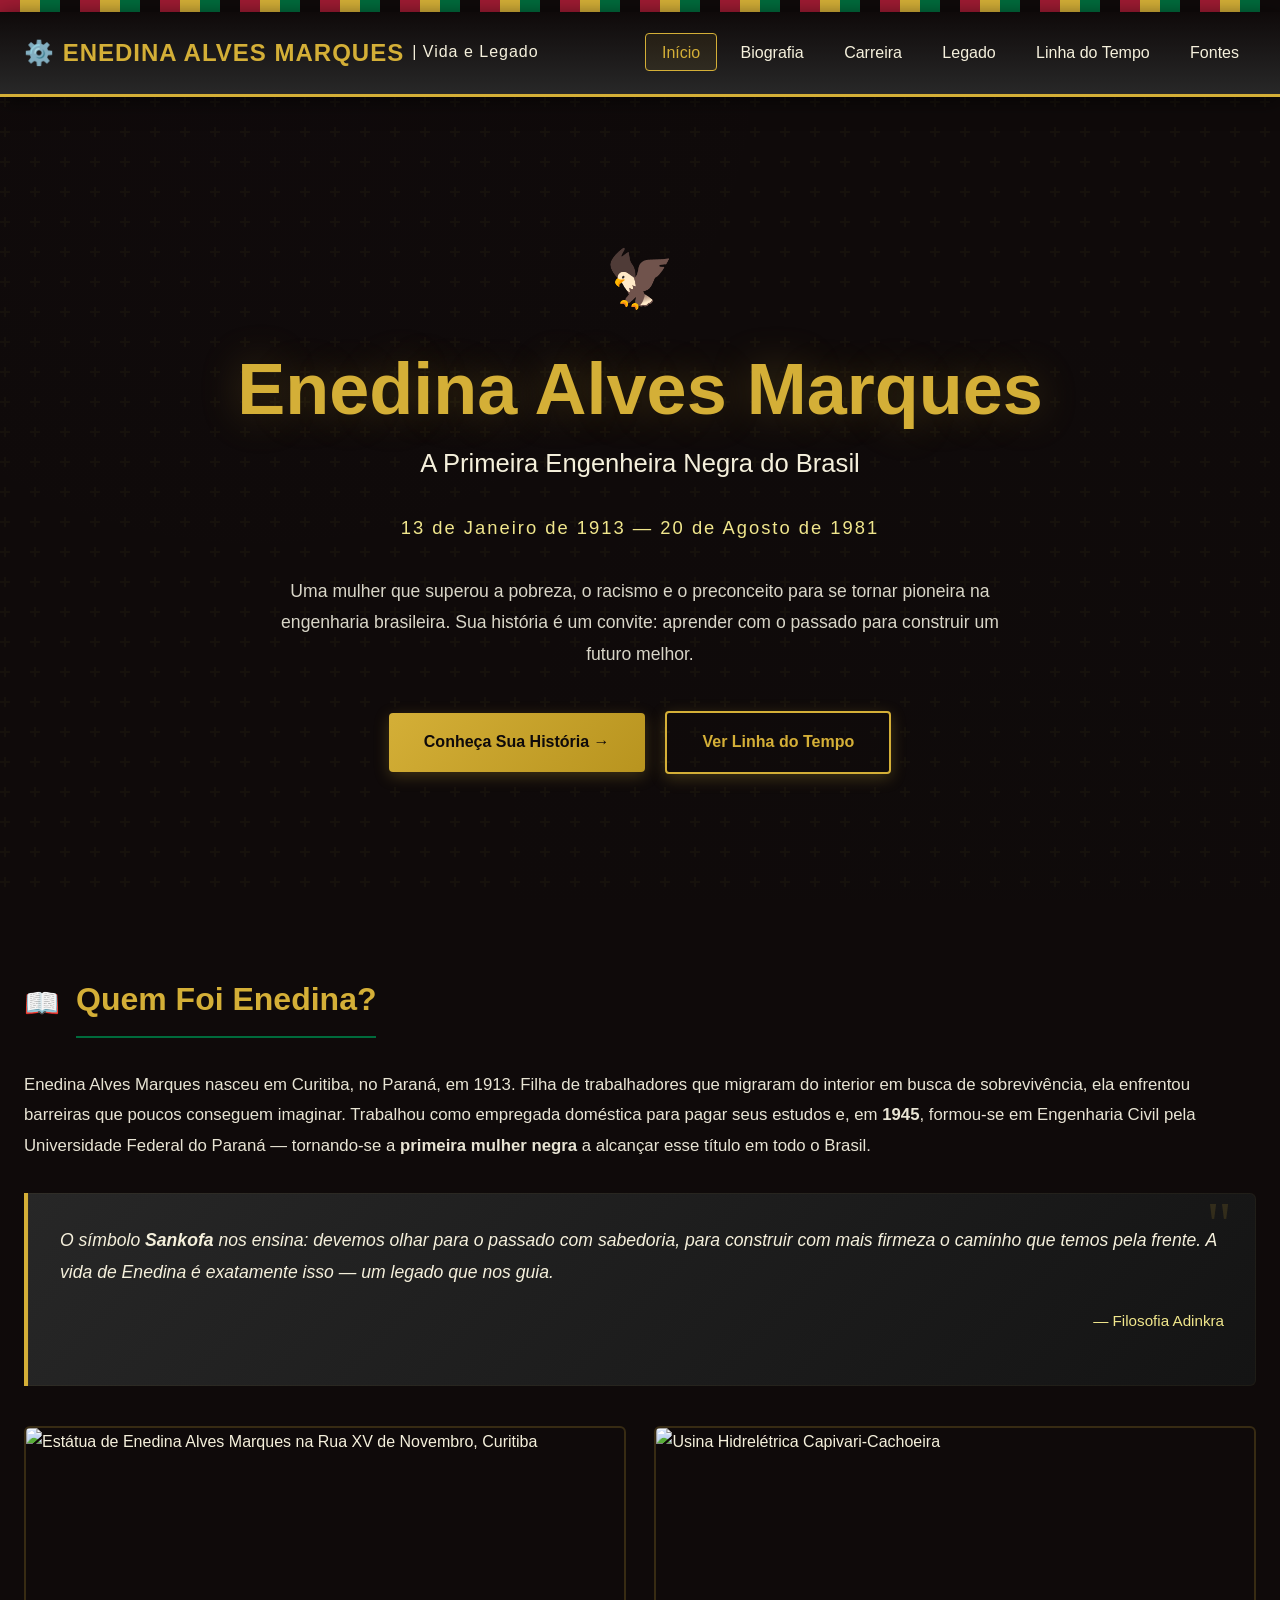
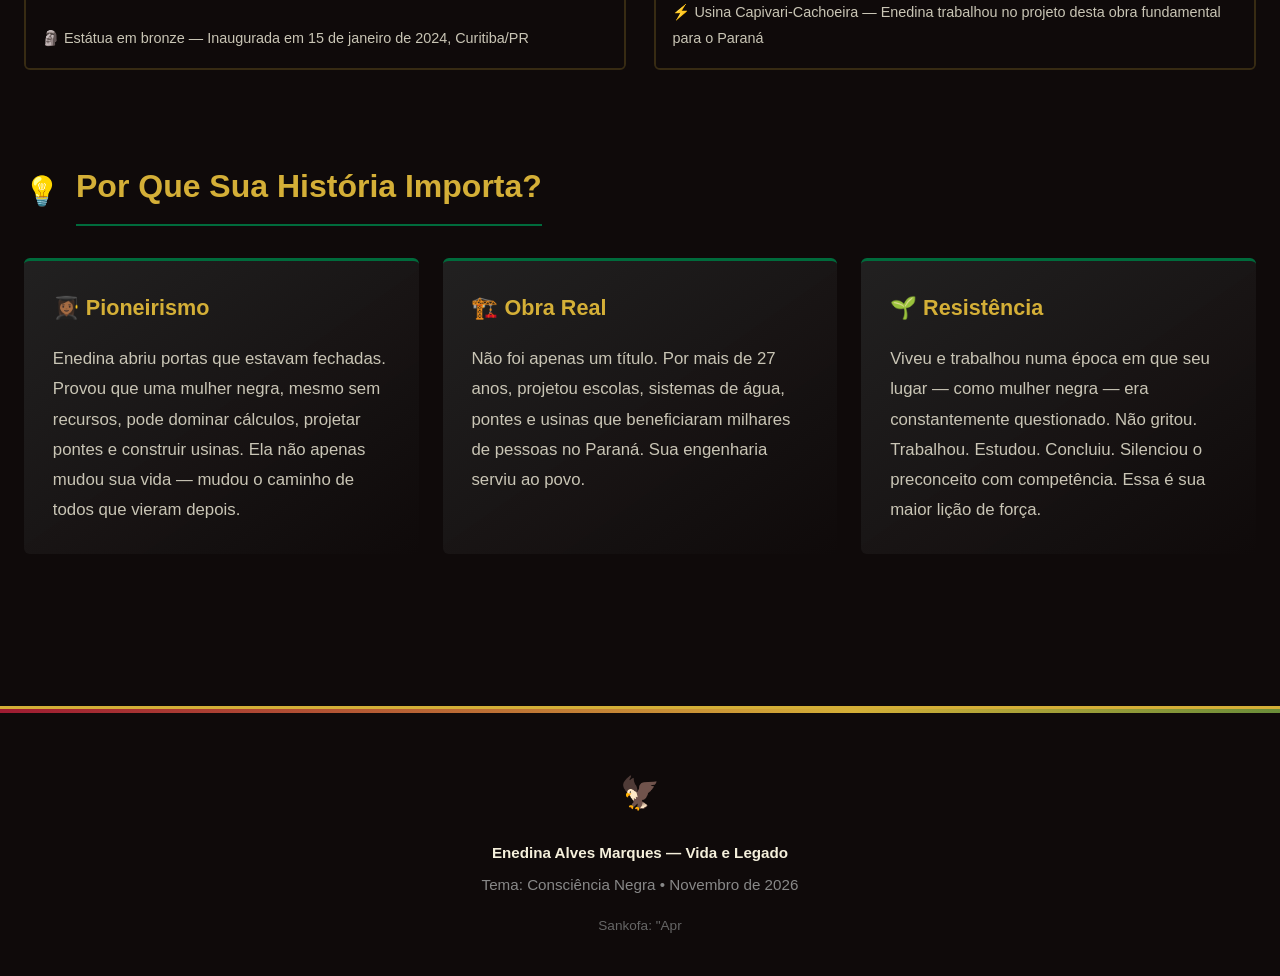
==== index.html @ 273b9ea4 "Add files via upload" ====
<!DOCTYPE html>
<html lang="pt-BR">
<head>
  <meta charset="UTF-8">
  <meta name="viewport" content="width=device-width, initial-scale=1.0">
  <title>Enedina Alves Marques — A Primeira Engenheira Negra do Brasil</title>
  <link rel="stylesheet" href="css/estilo.css">
</head>
<body>

  <div class="kente-border"></div>

  <header>
    <nav>
      <a href="index.html" class="logo">⚙️ ENEDINA ALVES MARQUES <span>| Vida e Legado</span></a>
      <ul class="nav-links">
        <li><a href="index.html" class="ativo">Início</a></li>
        <li><a href="biografia.html">Biografia</a></li>
        <li><a href="carreira.html">Carreira</a></li>
        <li><a href="legado.html">Legado</a></li>
        <li><a href="linha-do-tempo.html">Linha do Tempo</a></li>
        <li><a href="fontes.html">Fontes</a></li>
      </ul>
    </nav>
  </header>

  <section class="hero">
    <div class="hero-bg"></div>
    <div class="hero-pattern"></div>
    <div class="hero-conteudo">
      <div class="sankofa-icon">🦅</div>
      <h1>Enedina Alves Marques</h1>
      <h2>A Primeira Engenheira Negra do Brasil</h2>
      <p class="datas">13 de Janeiro de 1913 — 20 de Agosto de 1981</p>
      <p>Uma mulher que superou a pobreza, o racismo e o preconceito para se tornar pioneira na engenharia brasileira. Sua história é um convite: aprender com o passado para construir um futuro melhor.</p>
      <div>
        <a href="biografia.html" class="botao">Conheça Sua História →</a>
        <a href="linha-do-tempo.html" class="botao botao-secundario">Ver Linha do Tempo</a>
      </div>
    </div>
  </section>

  <main>
    <section class="secao">
      <div class="cabecalho-secao">
        <span>📖</span>
        <h2>Quem Foi Enedina?</h2>
      </div>
      <p>Enedina Alves Marques nasceu em Curitiba, no Paraná, em 1913. Filha de trabalhadores que migraram do interior em busca de sobrevivência, ela enfrentou barreiras que poucos conseguem imaginar. Trabalhou como empregada doméstica para pagar seus estudos e, em <strong>1945</strong>, formou-se em Engenharia Civil pela Universidade Federal do Paraná — tornando-se a <strong>primeira mulher negra</strong> a alcançar esse título em todo o Brasil.</p>

      <div class="destaque">
        <p>O símbolo <strong>Sankofa</strong> nos ensina: devemos olhar para o passado com sabedoria, para construir com mais firmeza o caminho que temos pela frente. A vida de Enedina é exatamente isso — um legado que nos guia.</p>
        <p class="autor">— Filosofia Adinkra</p>
      </div>

      <div class="grade-imagens">
        <figure>
          <img src="imagens/escultura-curitiba.jpg" alt="Estátua de Enedina Alves Marques na Rua XV de Novembro, Curitiba">
          <figcaption>🗿 Estátua em bronze — Inaugurada em 15 de janeiro de 2024, Curitiba/PR</figcaption>
        </figure>
        <figure>
          <img src="imagens/usina-capivari.jpg" alt="Usina Hidrelétrica Capivari-Cachoeira">
          <figcaption>⚡ Usina Capivari-Cachoeira — Enedina trabalhou no projeto desta obra fundamental para o Paraná</figcaption>
        </figure>
      </div>
    </section>

    <section class="secao">
      <div class="cabecalho-secao">
        <span>💡</span>
        <h2>Por Que Sua História Importa?</h2>
      </div>
      
      <div class="cartoes">
        <div class="cartao">
          <h3>👩🏾‍🎓 Pioneirismo</h3>
          <p>Enedina abriu portas que estavam fechadas. Provou que uma mulher negra, mesmo sem recursos, pode dominar cálculos, projetar pontes e construir usinas. Ela não apenas mudou sua vida — mudou o caminho de todos que vieram depois.</p>
        </div>
        <div class="cartao">
          <h3>🏗️ Obra Real</h3>
          <p>Não foi apenas um título. Por mais de 27 anos, projetou escolas, sistemas de água, pontes e usinas que beneficiaram milhares de pessoas no Paraná. Sua engenharia serviu ao povo.</p>
        </div>
        <div class="cartao">
          <h3>🌱 Resistência</h3>
          <p>Viveu e trabalhou numa época em que seu lugar — como mulher negra — era constantemente questionado. Não gritou. Trabalhou. Estudou. Concluiu. Silenciou o preconceito com competência. Essa é sua maior lição de força.</p>
        </div>
      </div>
    </section>
  </main>

  <footer>
    <div class="sankofa-footer">🦅</div>
    <p><strong>Enedina Alves Marques — Vida e Legado</strong></p>
    <p>Tema: Consciência Negra • Novembro de 2026</p>
    <p style="margin-top: 1rem; font-size: 0.85rem; color: #666;">Sankofa: "Apr
---- css/estilo.css ----
/* =============================================
   TEMA: RAÍZES — Enedina Alves Marques
   Estilo Afro-Brasileiro | Consciência Negra
   Cores: Vermelho (sangue/luta), Preto (identidade),
          Verde (floresta/esperança), Dourado (ouro/sabedoria)
   Padrões: Kente, Adinkra, Sankofa
============================================= */

:root {
  --vermelho: #9E1B32;
  --preto-profundo: #0F0A0A;
  --verde-floresta: #006B3C;
  --dourado: #D4AF37;
  --dourado-claro: #F0E68C;
  --marrom-terra: #8B4513;
  --creme: #F5F0DC;
  --cinza-escuro: #2A2A2A;
}

* {
  margin: 0;
  padding: 0;
  box-sizing: border-box;
}

body {
  font-family: 'Segoe UI', Tahoma, Geneva, Verdana, sans-serif;
  background-color: var(--preto-profundo);
  color: var(--creme);
  line-height: 1.8;
  background-image: 
    radial-gradient(circle at 20% 5%, rgba(142, 45, 226, 0.03) 0%, transparent 40%),
    radial-gradient(circle at 80% 95%, rgba(0, 107, 60, 0.05) 0%, transparent 40%);
  background-attachment: fixed;
}

/* Padrão Kente — Faixa Decorativa */
.kente-border {
  height: 12px;
  background: linear-gradient(90deg,
    var(--vermelho) 0px, var(--vermelho) 20px,
    var(--dourado) 20px, var(--dourado) 40px,
    var(--verde-floresta) 40px, var(--verde-floresta) 60px,
    var(--preto-profundo) 60px, var(--preto-profundo) 80px
  );
  background-size: 80px 12px;
  background-repeat: repeat-x;
}

/* Cabeçalho */
header {
  background: linear-gradient(180deg, rgba(15,10,10,0.98) 0%, rgba(42,42,42,0.95) 100%);
  border-bottom: 3px solid var(--dourado);
  position: sticky;
  top: 0;
  z-index: 1000;
  box-shadow: 0 4px 20px rgba(0,0,0,0.6);
}

nav {
  max-width: 1280px;
  margin: 0 auto;
  padding: 1.2rem 1.5rem;
  display: flex;
  justify-content: space-between;
  align-items: center;
  flex-wrap: wrap;
  gap: 1rem;
}

.logo {
  font-size: 1.5rem;
  font-weight: 800;
  color: var(--dourado);
  text-decoration: none;
  display: flex;
  align-items: center;
  gap: 0.5rem;
  letter-spacing: 1px;
}

.logo span {
  color: var(--creme);
  font-weight: 400;
  font-size: 1rem;
}

.nav-links {
  display: flex;
  gap: 0.4rem;
  list-style: none;
  flex-wrap: wrap;
}

.nav-links a {
  color: var(--creme);
  text-decoration: none;
  padding: 0.6rem 1rem;
  border-radius: 4px;
  transition: all 0.3s ease;
  font-weight: 500;
  border: 1px solid transparent;
}

.nav-links a:hover,
.nav-links a.ativo {
  color: var(--dourado);
  border-color: var(--dourado);
  background: rgba(212, 175, 55, 0.08);
}

/* Hero — Capa Principal */
.hero {
  min-height: 90vh;
  display: flex;
  align-items: center;
  justify-content: center;
  text-align: center;
  padding: 3rem 2rem;
  position: relative;
  overflow: hidden;
}

.hero-bg {
  position: absolute;
  inset: 0;
  background: linear-gradient(rgba(15,10,10,0.80), rgba(15,10,10,0.92)),
              url('../imagens/capa.jpg') center/cover no-repeat;
  z-index: -2;
}

.hero-pattern {
  position: absolute;
  inset: 0;
  background-image: url("data:image/svg+xml,%3Csvg width='60' height='60' viewBox='0 0 60 60' xmlns='http://www.w3.org/2000/svg'%3E%3Cg fill='none' fill-rule='evenodd'%3E%3Cg fill='%23D4AF37' fill-opacity='0.04'%3E%3Cpath d='M36 34v-4h-2v4h-4v2h4v4h2v-4h4v-2h-4zm0-30V0h-2v4h-4v2h4v4h2V6h4V4h-4zM6 34v-4H4v4H0v2h4v4h2v-4h4v-2H6zM6 4V0H4v4H0v2h4v4h2V6h4V4H6z'/%3E%3C/g%3E%3C/g%3E%3C/svg%3E");
  z-index: -1;
}

.hero-conteudo {
  max-width: 900px;
  position: relative;
  z-index: 1;
}

.sankofa-icon {
  font-size: 3.5rem;
  margin-bottom: 1rem;
  display: inline-block;
  animation: flutuar 4s ease-in-out infinite;
}

@keyframes flutuar {
  0%, 100% { transform: translateY(0); }
  50% { transform: translateY(-10px); }
}

.hero h1 {
  font-size: clamp(2.6rem, 6vw, 4.5rem);
  color: var(--dourado);
  margin-bottom: 0.5rem;
  line-height: 1.2;
  text-shadow: 0 0 40px rgba(212, 175, 55, 0.25);
}

.hero h2 {
  font-size: clamp(1.1rem, 2.5vw, 1.6rem);
  color: var(--creme);
  font-weight: 300;
  margin-bottom: 1.5rem;
}

.hero .datas {
  font-size: 1.15rem;
  color: var(--dourado-claro);
  margin-bottom: 2rem;
  letter-spacing: 2px;
}

.hero p {
  font-size: 1.1rem;
  color: #D9D6C8;
  max-width: 750px;
  margin: 0 auto 2.5rem;
}

.botao {
  display: inline-flex;
  align-items: center;
  gap: 0.5rem;
  padding: 0.95rem 2.2rem;
  background: linear-gradient(135deg, var(--dourado) 0%, #B8941F 100%);
  color: var(--preto-profundo);
  font-weight: 700;
  font-size: 1rem;
  text-decoration: none;
  border-radius: 4px;
  border: none;
  cursor: pointer;
  transition: all 0.3s ease;
  box-shadow: 0 4px 15px rgba(212, 175, 55, 0.25);
}

.botao:hover {
  transform: translateY(-3px);
  box-shadow: 0 8px 25px rgba(212, 175, 55, 0.35);
}

.botao-secundario {
  background: transparent;
  border: 2px solid var(--dourado);
  color: var(--dourado);
  margin-left: 1rem;
}

.botao-secundario:hover {
  background: var(--dourado);
  color: var(--preto-profundo);
}

/* Seções Gerais */
main {
  max-width: 1280px;
  margin: 0 auto;
  padding: 4rem 1.5rem;
}

.secao {
  margin-bottom: 5.5rem;
}

.cabecalho-secao {
  display: flex;
  align-items: center;
  gap: 1rem;
  margin-bottom: 2rem;
}

.cabecalho-secao span {
  font-size: 1.8rem;
}

.secao h2 {
  font-size: 2rem;
  color: var(--dourado);
  border-bottom: 2px solid var(--verde-floresta);
  padding-bottom: 0.5rem;
  display: inline-block;
}

.secao h3 {
  font-size: 1.35rem;
  color: var(--dourado-claro);
  margin: 1.8rem 0 1rem;
}

.secao p {
  margin-bottom: 1.2rem;
  font-size: 1.05rem;
  color: #E8E4D4;
}

.secao ul {
  margin-left: 1.8rem;
  margin-bottom: 1.5rem;
}

.secao li {
  margin-bottom: 0.6rem;
  color: #E8E4D4;
}

.secao a {
  color: var(--dourado);
  text-decoration: none;
  border-bottom: 1px dotted var(--dourado);
  transition: all 0.2s ease;
}

.secao a:hover {
  border-bottom-style: solid;
}

/* Caixa de Destaque — Citação */
.destaque {
  background: linear-gradient(135deg, rgba(42,42,42,0.9) 0%, rgba(20,20,20,0.95) 100%);
  border-left: 4px solid var(--dourado);
  padding: 2rem;
  margin: 2rem 0;
  position: relative;
  border-radius: 0 6px 6px 0;
  box-shadow: inset 0 0 0 1px rgba(212,175,55,0.05);
}

.destaque::before {
  content: '"';
  font-size: 4rem;
  font-family: Georgia, serif;
  color: rgba(212,175,55,0.15);
  position: absolute;
  top: 0;
  right: 1.5rem;
  line-height: 1;
}

.destaque p {
  font-size: 1.1rem;
  font-style: italic;
  color: var(--creme);
  position: relative;
  z-index: 1;
}

.destaque .autor {
  text-align: right;
  margin-top: 1rem;
  font-size: 0.95rem;
  color: var(--dourado-claro);
  font-style: normal;
}

/* Grade de Imagens */
.grade-imagens {
  display: grid;
  grid-template-columns: repeat(auto-fit, minmax(320px, 1fr));
  gap: 1.8rem;
  margin: 2.5rem 0;
}

.grade-imagens figure {
  position: relative;
  overflow: hidden;
  border-radius: 6px;
  border: 2px solid rgba(212,175,55,0.2);
  transition: all 0.3s ease;
}

.grade-imagens figure:hover {
  border-color: var(--dourado);
  transform: translateY(-5px);
}

.grade-imagens img {
  width: 100%;
  height: 240px;
  object-fit: cover;
  display: block;
}

.grade-imagens figcaption {
  background: linear-gradient(180deg, transparent, rgba(15,10,10,0.9));
  padding: 1rem;
  font-size: 0.9rem;
  color: #C9C5B5;
  position: absolute;
  bottom: 0;
  left: 0;
  right: 0;
}

/* Cartões */
.cartoes {
  display: grid;
  grid-template-columns: repeat(auto-fit, minmax(300px, 1fr));
  gap: 1.5rem;
  margin-top: 2rem;
}

.cartao {
  background: linear-gradient(145deg, rgba(42,42,42,0.7), rgba(15,10,10,0.8));
  padding: 1.8rem;
  border-radius: 6px;
  border-top: 3px solid var(--verde-floresta);
  transition: all 0.3s ease;
}

.cartao:hover {
  transform: translateY(-6px);
  border-top-color: var(--dourado);
  box-shadow: 0 10px 30px rgba(0,0,0,0.4);
}

.cartao h3 {
  color: var(--dourado);
  margin-top: 0;
  display: flex;
  align-items: center;
  gap: 0.5rem;
}

.cartao p {
  color: #C9C5B5;
  margin-bottom: 0;
}

/* Tabelas */
.tabela-linha {
  width: 100%;
  border-collapse: collapse;
  margin: 2rem 0;
  background: rgba(42,42,42,0.4);
  border-radius: 6px;
  overflow: hidden;
  border: 1px solid rgba(212,175,55,0.1);
}

.tabela-linha th,
.tabela-linha td {
  padding: 1.1rem;
  text-align: left;
  border-bottom: 1px solid rgba(212,175,55,0.08);
  vertical-align: top;
}

.tabela-linha th {
  background: linear-gradient(90deg, var(--vermelho), #8E182C);
  color: var(--creme);
  font-weight: 600;
}

.tabela-linha tr:hover td {
  background: rgba(212,175,55,0.03);
}

/* Rodapé */
footer {
  background: var(--preto-profundo);
  border-top: 3px solid var(--dourado);
  padding: 3.5rem 1.5rem 2rem;
  text-align: center;
  position: relative;
}

footer::before {
  content: '';
  position: absolute;
  top: 0;
  left: 0;
  right: 0;
  height: 4px;
  background: linear-gradient(90deg, var(--vermelho), var(--dourado), var(--verde-floresta), var(--vermelho));
  background-size: 200% 4px;
  animation: gradiente-mov 8s linear infinite;
}

@keyframes gradiente-mov {
  0% { background-position: 0% 50%; }
  100% { background-position: 200% 50%; }
}

footer .sankofa-footer {
  font-size: 2rem;
  margin-bottom: 1rem;
}

footer p {
  color: #888;
  font-size: 0.95rem;
  margin-bottom: 0.3rem;
}

footer p strong {
  color: var(--creme);
}

/* Responsividade */
@media (max-width: 768px) {
  nav {
    flex-direction: column;
    text-align: center;
  }
  .nav-links {
    justify-content: center;
  }
  .hero h1 {
    font-size: 2rem;
  }
  .botao {
    width: 100%;
    justify-content: center;
    margin-bottom: 0.8rem;
  }
  .botao-secundario {
    margin-left: 0;
  }
  .tabela-linha th,
  .tabela-linha td {
    padding: 0.75rem 0.6rem;
    font-size: 0.9rem;
  }
}
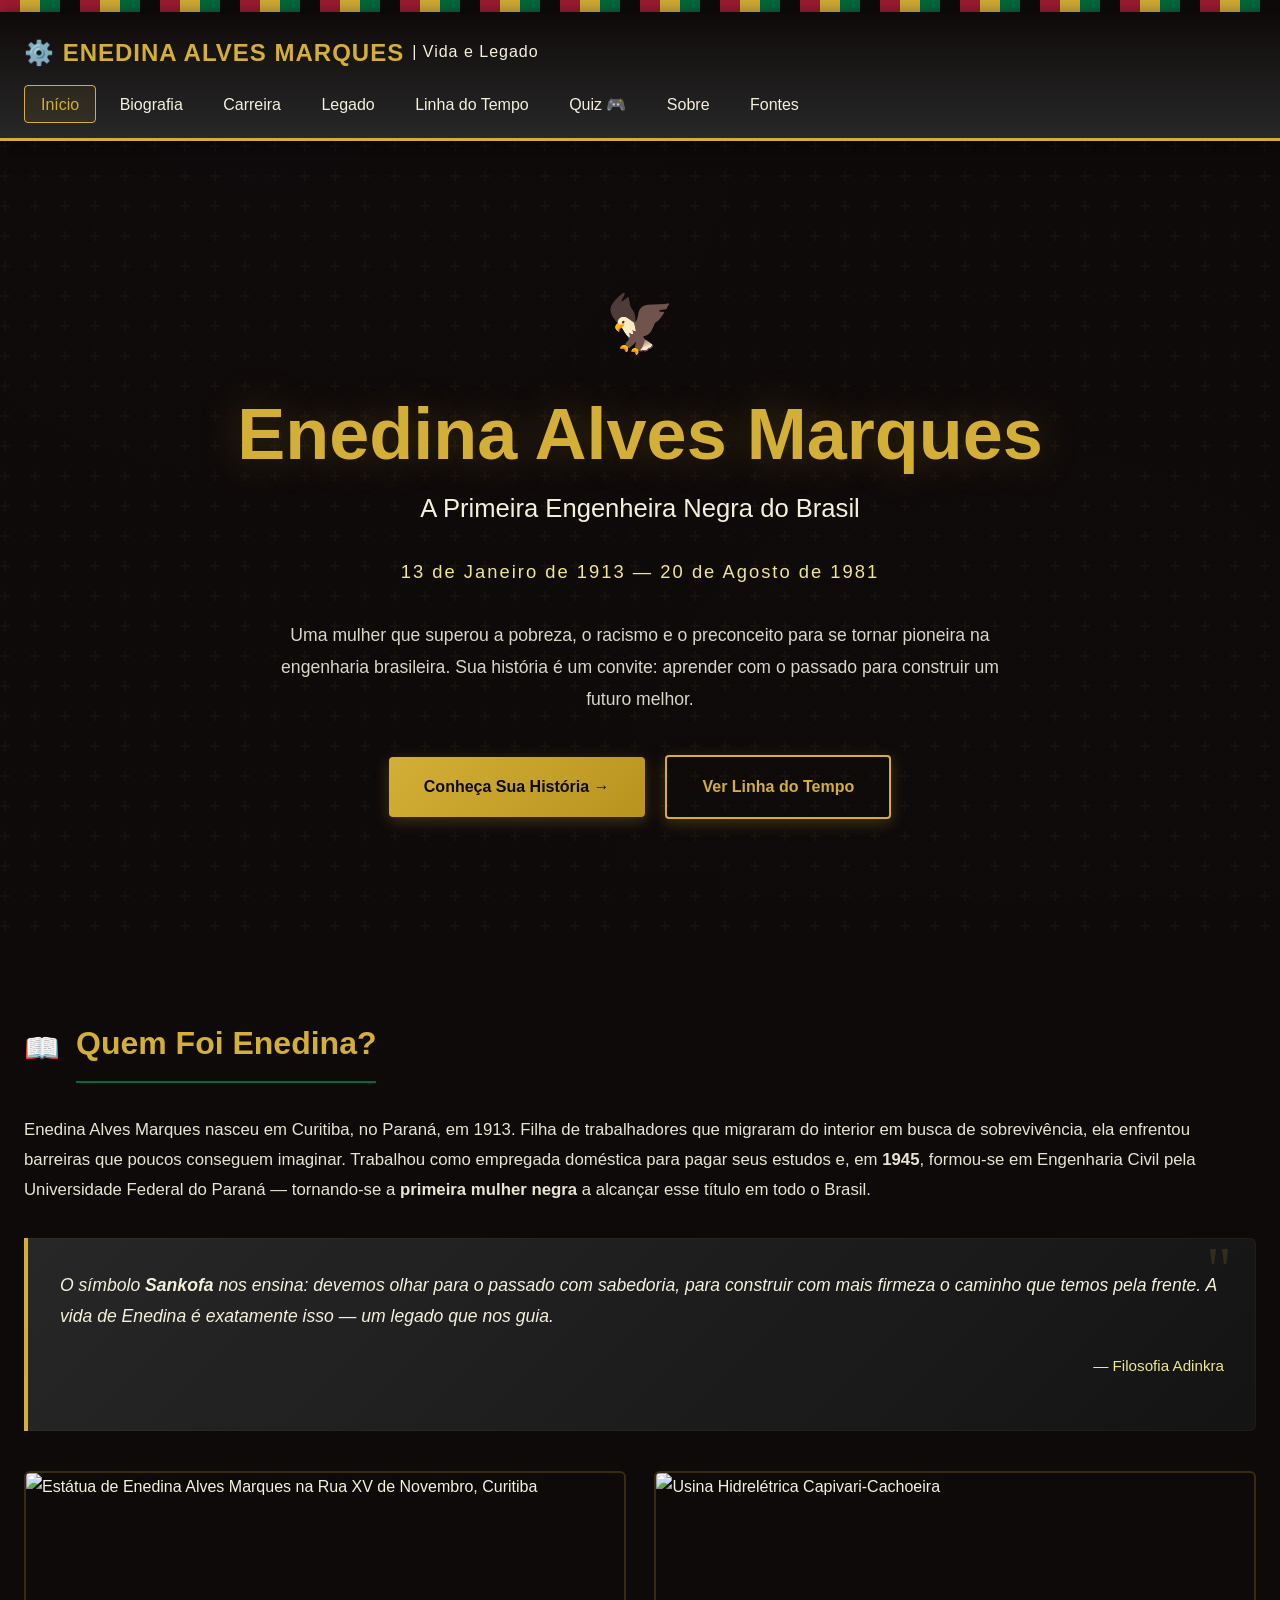
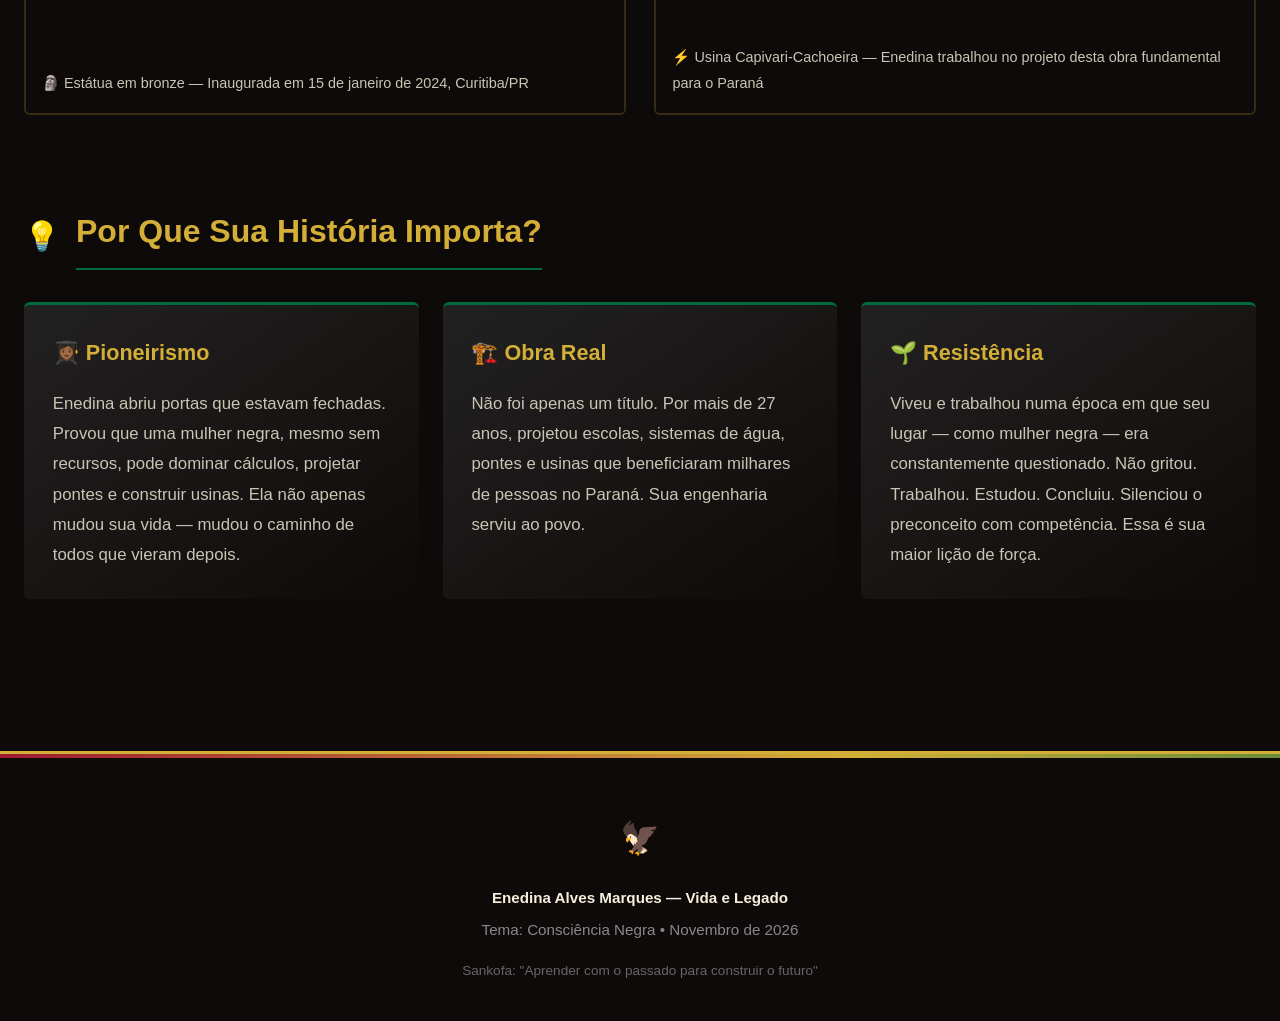
==== commit 12560019: "Add files via upload" ====
--- a/index.html
+++ b/index.html
@@ -1,95 +1,102 @@
-<!DOCTYPE html>
-<html lang="pt-BR">
-<head>
-  <meta charset="UTF-8">
-  <meta name="viewport" content="width=device-width, initial-scale=1.0">
-  <title>Enedina Alves Marques — A Primeira Engenheira Negra do Brasil</title>
-  <link rel="stylesheet" href="css/estilo.css">
-</head>
-<body>
-
-  <div class="kente-border"></div>
-
-  <header>
-    <nav>
-      <a href="index.html" class="logo">⚙️ ENEDINA ALVES MARQUES <span>| Vida e Legado</span></a>
-      <ul class="nav-links">
-        <li><a href="index.html" class="ativo">Início</a></li>
-        <li><a href="biografia.html">Biografia</a></li>
-        <li><a href="carreira.html">Carreira</a></li>
-        <li><a href="legado.html">Legado</a></li>
-        <li><a href="linha-do-tempo.html">Linha do Tempo</a></li>
-        <li><a href="fontes.html">Fontes</a></li>
-      </ul>
-    </nav>
-  </header>
-
-  <section class="hero">
-    <div class="hero-bg"></div>
-    <div class="hero-pattern"></div>
-    <div class="hero-conteudo">
-      <div class="sankofa-icon">🦅</div>
-      <h1>Enedina Alves Marques</h1>
-      <h2>A Primeira Engenheira Negra do Brasil</h2>
-      <p class="datas">13 de Janeiro de 1913 — 20 de Agosto de 1981</p>
-      <p>Uma mulher que superou a pobreza, o racismo e o preconceito para se tornar pioneira na engenharia brasileira. Sua história é um convite: aprender com o passado para construir um futuro melhor.</p>
-      <div>
-        <a href="biografia.html" class="botao">Conheça Sua História →</a>
-        <a href="linha-do-tempo.html" class="botao botao-secundario">Ver Linha do Tempo</a>
-      </div>
-    </div>
-  </section>
-
-  <main>
-    <section class="secao">
-      <div class="cabecalho-secao">
-        <span>📖</span>
-        <h2>Quem Foi Enedina?</h2>
-      </div>
-      <p>Enedina Alves Marques nasceu em Curitiba, no Paraná, em 1913. Filha de trabalhadores que migraram do interior em busca de sobrevivência, ela enfrentou barreiras que poucos conseguem imaginar. Trabalhou como empregada doméstica para pagar seus estudos e, em <strong>1945</strong>, formou-se em Engenharia Civil pela Universidade Federal do Paraná — tornando-se a <strong>primeira mulher negra</strong> a alcançar esse título em todo o Brasil.</p>
-
-      <div class="destaque">
-        <p>O símbolo <strong>Sankofa</strong> nos ensina: devemos olhar para o passado com sabedoria, para construir com mais firmeza o caminho que temos pela frente. A vida de Enedina é exatamente isso — um legado que nos guia.</p>
-        <p class="autor">— Filosofia Adinkra</p>
-      </div>
-
-      <div class="grade-imagens">
-        <figure>
-          <img src="imagens/escultura-curitiba.jpg" alt="Estátua de Enedina Alves Marques na Rua XV de Novembro, Curitiba">
-          <figcaption>🗿 Estátua em bronze — Inaugurada em 15 de janeiro de 2024, Curitiba/PR</figcaption>
-        </figure>
-        <figure>
-          <img src="imagens/usina-capivari.jpg" alt="Usina Hidrelétrica Capivari-Cachoeira">
-          <figcaption>⚡ Usina Capivari-Cachoeira — Enedina trabalhou no projeto desta obra fundamental para o Paraná</figcaption>
-        </figure>
-      </div>
-    </section>
-
-    <section class="secao">
-      <div class="cabecalho-secao">
-        <span>💡</span>
-        <h2>Por Que Sua História Importa?</h2>
-      </div>
-      
-      <div class="cartoes">
-        <div class="cartao">
-          <h3>👩🏾‍🎓 Pioneirismo</h3>
-          <p>Enedina abriu portas que estavam fechadas. Provou que uma mulher negra, mesmo sem recursos, pode dominar cálculos, projetar pontes e construir usinas. Ela não apenas mudou sua vida — mudou o caminho de todos que vieram depois.</p>
-        </div>
-        <div class="cartao">
-          <h3>🏗️ Obra Real</h3>
-          <p>Não foi apenas um título. Por mais de 27 anos, projetou escolas, sistemas de água, pontes e usinas que beneficiaram milhares de pessoas no Paraná. Sua engenharia serviu ao povo.</p>
-        </div>
-        <div class="cartao">
-          <h3>🌱 Resistência</h3>
-          <p>Viveu e trabalhou numa época em que seu lugar — como mulher negra — era constantemente questionado. Não gritou. Trabalhou. Estudou. Concluiu. Silenciou o preconceito com competência. Essa é sua maior lição de força.</p>
-        </div>
-      </div>
-    </section>
-  </main>
-
-  <footer>
-    <div class="sankofa-footer">🦅</div>
-    <p><strong>Enedina Alves Marques — Vida e Legado</strong></p>
-    <p>Tema: Consciência Negra • Novembro de 2026</p>
-    <p style="margin-top: 1rem; font-size: 0.85rem; color: #666;">Sankofa: "Apr
+<!DOCTYPE html>
+<html lang="pt-BR">
+<head>
+  <meta charset="UTF-8">
+  <meta name="viewport" content="width=device-width, initial-scale=1.0">
+  <title>Enedina Alves Marques — A Primeira Engenheira Negra do Brasil</title>
+  <link rel="stylesheet" href="css/estilo.css">
+</head>
+<body>
+
+  <div class="kente-border"></div>
+
+  <header>
+    <nav>
+      <a href="index.html" class="logo">⚙️ ENEDINA ALVES MARQUES <span>| Vida e Legado</span></a>
+      <ul class="nav-links">
+        <li><a href="index.html" class="ativo">Início</a></li>
+        <li><a href="biografia.html">Biografia</a></li>
+        <li><a href="carreira.html">Carreira</a></li>
+        <li><a href="legado.html">Legado</a></li>
+        <li><a href="linha-do-tempo.html">Linha do Tempo</a></li>
+        <li><a href="quiz.html">Quiz 🎮</a></li>
+        <li><a href="sobre.html">Sobre</a></li>
+        <li><a href="fontes.html">Fontes</a></li>
+      </ul>
+    </nav>
+  </header>
+
+  <section class="hero">
+    <div class="hero-bg"></div>
+    <div class="hero-pattern"></div>
+    <div class="hero-conteudo">
+      <div class="sankofa-icon">🦅</div>
+      <h1>Enedina Alves Marques</h1>
+      <h2>A Primeira Engenheira Negra do Brasil</h2>
+      <p class="datas">13 de Janeiro de 1913 — 20 de Agosto de 1981</p>
+      <p>Uma mulher que superou a pobreza, o racismo e o preconceito para se tornar pioneira na engenharia brasileira. Sua história é um convite: aprender com o passado para construir um futuro melhor.</p>
+      <div>
+        <a href="biografia.html" class="botao">Conheça Sua História →</a>
+        <a href="linha-do-tempo.html" class="botao botao-secundario">Ver Linha do Tempo</a>
+      </div>
+    </div>
+  </section>
+
+  <main>
+    <section class="secao">
+      <div class="cabecalho-secao">
+        <span>📖</span>
+        <h2>Quem Foi Enedina?</h2>
+      </div>
+      <p>Enedina Alves Marques nasceu em Curitiba, no Paraná, em 1913. Filha de trabalhadores que migraram do interior em busca de sobrevivência, ela enfrentou barreiras que poucos conseguem imaginar. Trabalhou como empregada doméstica para pagar seus estudos e, em <strong>1945</strong>, formou-se em Engenharia Civil pela Universidade Federal do Paraná — tornando-se a <strong>primeira mulher negra</strong> a alcançar esse título em todo o Brasil.</p>
+
+      <div class="destaque">
+        <p>O símbolo <strong>Sankofa</strong> nos ensina: devemos olhar para o passado com sabedoria, para construir com mais firmeza o caminho que temos pela frente. A vida de Enedina é exatamente isso — um legado que nos guia.</p>
+        <p class="autor">— Filosofia Adinkra</p>
+      </div>
+
+      <div class="grade-imagens">
+        <figure>
+          <img src="imagens/escultura-curitiba.jpg" alt="Estátua de Enedina Alves Marques na Rua XV de Novembro, Curitiba">
+          <figcaption>🗿 Estátua em bronze — Inaugurada em 15 de janeiro de 2024, Curitiba/PR</figcaption>
+        </figure>
+        <figure>
+          <img src="imagens/usina-capivari.jpg" alt="Usina Hidrelétrica Capivari-Cachoeira">
+          <figcaption>⚡ Usina Capivari-Cachoeira — Enedina trabalhou no projeto desta obra fundamental para o Paraná</figcaption>
+        </figure>
+      </div>
+    </section>
+
+    <section class="secao">
+      <div class="cabecalho-secao">
+        <span>💡</span>
+        <h2>Por Que Sua História Importa?</h2>
+      </div>
+      
+      <div class="cartoes">
+        <div class="cartao">
+          <h3>👩🏾‍🎓 Pioneirismo</h3>
+          <p>Enedina abriu portas que estavam fechadas. Provou que uma mulher negra, mesmo sem recursos, pode dominar cálculos, projetar pontes e construir usinas. Ela não apenas mudou sua vida — mudou o caminho de todos que vieram depois.</p>
+        </div>
+        <div class="cartao">
+          <h3>🏗️ Obra Real</h3>
+          <p>Não foi apenas um título. Por mais de 27 anos, projetou escolas, sistemas de água, pontes e usinas que beneficiaram milhares de pessoas no Paraná. Sua engenharia serviu ao povo.</p>
+        </div>
+        <div class="cartao">
+          <h3>🌱 Resistência</h3>
+          <p>Viveu e trabalhou numa época em que seu lugar — como mulher negra — era constantemente questionado. Não gritou. Trabalhou. Estudou. Concluiu. Silenciou o preconceito com competência. Essa é sua maior lição de força.</p>
+        </div>
+      </div>
+    </section>
+  </main>
+
+  <footer>
+    <div class="sankofa-footer">🦅</div>
+    <p><strong>Enedina Alves Marques — Vida e Legado</strong></p>
+    <p>Tema: Consciência Negra • Novembro de 2026</p>
+    <p style="margin-top: 1rem; font-size: 0.85rem; color: #666;">Sankofa: "Aprender com o passado para construir o futuro"</p>
+  </footer>
+
+  <script src="js/script.js"></script>
+</body>
+</html>
--- a/css/estilo.css
+++ b/css/estilo.css
@@ -1,490 +1,490 @@
-/* =============================================
-   TEMA: RAÍZES — Enedina Alves Marques
-   Estilo Afro-Brasileiro | Consciência Negra
-   Cores: Vermelho (sangue/luta), Preto (identidade),
-          Verde (floresta/esperança), Dourado (ouro/sabedoria)
-   Padrões: Kente, Adinkra, Sankofa
-============================================= */
-
-:root {
-  --vermelho: #9E1B32;
-  --preto-profundo: #0F0A0A;
-  --verde-floresta: #006B3C;
-  --dourado: #D4AF37;
-  --dourado-claro: #F0E68C;
-  --marrom-terra: #8B4513;
-  --creme: #F5F0DC;
-  --cinza-escuro: #2A2A2A;
-}
-
-* {
-  margin: 0;
-  padding: 0;
-  box-sizing: border-box;
-}
-
-body {
-  font-family: 'Segoe UI', Tahoma, Geneva, Verdana, sans-serif;
-  background-color: var(--preto-profundo);
-  color: var(--creme);
-  line-height: 1.8;
-  background-image: 
-    radial-gradient(circle at 20% 5%, rgba(142, 45, 226, 0.03) 0%, transparent 40%),
-    radial-gradient(circle at 80% 95%, rgba(0, 107, 60, 0.05) 0%, transparent 40%);
-  background-attachment: fixed;
-}
-
-/* Padrão Kente — Faixa Decorativa */
-.kente-border {
-  height: 12px;
-  background: linear-gradient(90deg,
-    var(--vermelho) 0px, var(--vermelho) 20px,
-    var(--dourado) 20px, var(--dourado) 40px,
-    var(--verde-floresta) 40px, var(--verde-floresta) 60px,
-    var(--preto-profundo) 60px, var(--preto-profundo) 80px
-  );
-  background-size: 80px 12px;
-  background-repeat: repeat-x;
-}
-
-/* Cabeçalho */
-header {
-  background: linear-gradient(180deg, rgba(15,10,10,0.98) 0%, rgba(42,42,42,0.95) 100%);
-  border-bottom: 3px solid var(--dourado);
-  position: sticky;
-  top: 0;
-  z-index: 1000;
-  box-shadow: 0 4px 20px rgba(0,0,0,0.6);
-}
-
-nav {
-  max-width: 1280px;
-  margin: 0 auto;
-  padding: 1.2rem 1.5rem;
-  display: flex;
-  justify-content: space-between;
-  align-items: center;
-  flex-wrap: wrap;
-  gap: 1rem;
-}
-
-.logo {
-  font-size: 1.5rem;
-  font-weight: 800;
-  color: var(--dourado);
-  text-decoration: none;
-  display: flex;
-  align-items: center;
-  gap: 0.5rem;
-  letter-spacing: 1px;
-}
-
-.logo span {
-  color: var(--creme);
-  font-weight: 400;
-  font-size: 1rem;
-}
-
-.nav-links {
-  display: flex;
-  gap: 0.4rem;
-  list-style: none;
-  flex-wrap: wrap;
-}
-
-.nav-links a {
-  color: var(--creme);
-  text-decoration: none;
-  padding: 0.6rem 1rem;
-  border-radius: 4px;
-  transition: all 0.3s ease;
-  font-weight: 500;
-  border: 1px solid transparent;
-}
-
-.nav-links a:hover,
-.nav-links a.ativo {
-  color: var(--dourado);
-  border-color: var(--dourado);
-  background: rgba(212, 175, 55, 0.08);
-}
-
-/* Hero — Capa Principal */
-.hero {
-  min-height: 90vh;
-  display: flex;
-  align-items: center;
-  justify-content: center;
-  text-align: center;
-  padding: 3rem 2rem;
-  position: relative;
-  overflow: hidden;
-}
-
-.hero-bg {
-  position: absolute;
-  inset: 0;
-  background: linear-gradient(rgba(15,10,10,0.80), rgba(15,10,10,0.92)),
-              url('../imagens/capa.jpg') center/cover no-repeat;
-  z-index: -2;
-}
-
-.hero-pattern {
-  position: absolute;
-  inset: 0;
-  background-image: url("data:image/svg+xml,%3Csvg width='60' height='60' viewBox='0 0 60 60' xmlns='http://www.w3.org/2000/svg'%3E%3Cg fill='none' fill-rule='evenodd'%3E%3Cg fill='%23D4AF37' fill-opacity='0.04'%3E%3Cpath d='M36 34v-4h-2v4h-4v2h4v4h2v-4h4v-2h-4zm0-30V0h-2v4h-4v2h4v4h2V6h4V4h-4zM6 34v-4H4v4H0v2h4v4h2v-4h4v-2H6zM6 4V0H4v4H0v2h4v4h2V6h4V4H6z'/%3E%3C/g%3E%3C/g%3E%3C/svg%3E");
-  z-index: -1;
-}
-
-.hero-conteudo {
-  max-width: 900px;
-  position: relative;
-  z-index: 1;
-}
-
-.sankofa-icon {
-  font-size: 3.5rem;
-  margin-bottom: 1rem;
-  display: inline-block;
-  animation: flutuar 4s ease-in-out infinite;
-}
-
-@keyframes flutuar {
-  0%, 100% { transform: translateY(0); }
-  50% { transform: translateY(-10px); }
-}
-
-.hero h1 {
-  font-size: clamp(2.6rem, 6vw, 4.5rem);
-  color: var(--dourado);
-  margin-bottom: 0.5rem;
-  line-height: 1.2;
-  text-shadow: 0 0 40px rgba(212, 175, 55, 0.25);
-}
-
-.hero h2 {
-  font-size: clamp(1.1rem, 2.5vw, 1.6rem);
-  color: var(--creme);
-  font-weight: 300;
-  margin-bottom: 1.5rem;
-}
-
-.hero .datas {
-  font-size: 1.15rem;
-  color: var(--dourado-claro);
-  margin-bottom: 2rem;
-  letter-spacing: 2px;
-}
-
-.hero p {
-  font-size: 1.1rem;
-  color: #D9D6C8;
-  max-width: 750px;
-  margin: 0 auto 2.5rem;
-}
-
-.botao {
-  display: inline-flex;
-  align-items: center;
-  gap: 0.5rem;
-  padding: 0.95rem 2.2rem;
-  background: linear-gradient(135deg, var(--dourado) 0%, #B8941F 100%);
-  color: var(--preto-profundo);
-  font-weight: 700;
-  font-size: 1rem;
-  text-decoration: none;
-  border-radius: 4px;
-  border: none;
-  cursor: pointer;
-  transition: all 0.3s ease;
-  box-shadow: 0 4px 15px rgba(212, 175, 55, 0.25);
-}
-
-.botao:hover {
-  transform: translateY(-3px);
-  box-shadow: 0 8px 25px rgba(212, 175, 55, 0.35);
-}
-
-.botao-secundario {
-  background: transparent;
-  border: 2px solid var(--dourado);
-  color: var(--dourado);
-  margin-left: 1rem;
-}
-
-.botao-secundario:hover {
-  background: var(--dourado);
-  color: var(--preto-profundo);
-}
-
-/* Seções Gerais */
-main {
-  max-width: 1280px;
-  margin: 0 auto;
-  padding: 4rem 1.5rem;
-}
-
-.secao {
-  margin-bottom: 5.5rem;
-}
-
-.cabecalho-secao {
-  display: flex;
-  align-items: center;
-  gap: 1rem;
-  margin-bottom: 2rem;
-}
-
-.cabecalho-secao span {
-  font-size: 1.8rem;
-}
-
-.secao h2 {
-  font-size: 2rem;
-  color: var(--dourado);
-  border-bottom: 2px solid var(--verde-floresta);
-  padding-bottom: 0.5rem;
-  display: inline-block;
-}
-
-.secao h3 {
-  font-size: 1.35rem;
-  color: var(--dourado-claro);
-  margin: 1.8rem 0 1rem;
-}
-
-.secao p {
-  margin-bottom: 1.2rem;
-  font-size: 1.05rem;
-  color: #E8E4D4;
-}
-
-.secao ul {
-  margin-left: 1.8rem;
-  margin-bottom: 1.5rem;
-}
-
-.secao li {
-  margin-bottom: 0.6rem;
-  color: #E8E4D4;
-}
-
-.secao a {
-  color: var(--dourado);
-  text-decoration: none;
-  border-bottom: 1px dotted var(--dourado);
-  transition: all 0.2s ease;
-}
-
-.secao a:hover {
-  border-bottom-style: solid;
-}
-
-/* Caixa de Destaque — Citação */
-.destaque {
-  background: linear-gradient(135deg, rgba(42,42,42,0.9) 0%, rgba(20,20,20,0.95) 100%);
-  border-left: 4px solid var(--dourado);
-  padding: 2rem;
-  margin: 2rem 0;
-  position: relative;
-  border-radius: 0 6px 6px 0;
-  box-shadow: inset 0 0 0 1px rgba(212,175,55,0.05);
-}
-
-.destaque::before {
-  content: '"';
-  font-size: 4rem;
-  font-family: Georgia, serif;
-  color: rgba(212,175,55,0.15);
-  position: absolute;
-  top: 0;
-  right: 1.5rem;
-  line-height: 1;
-}
-
-.destaque p {
-  font-size: 1.1rem;
-  font-style: italic;
-  color: var(--creme);
-  position: relative;
-  z-index: 1;
-}
-
-.destaque .autor {
-  text-align: right;
-  margin-top: 1rem;
-  font-size: 0.95rem;
-  color: var(--dourado-claro);
-  font-style: normal;
-}
-
-/* Grade de Imagens */
-.grade-imagens {
-  display: grid;
-  grid-template-columns: repeat(auto-fit, minmax(320px, 1fr));
-  gap: 1.8rem;
-  margin: 2.5rem 0;
-}
-
-.grade-imagens figure {
-  position: relative;
-  overflow: hidden;
-  border-radius: 6px;
-  border: 2px solid rgba(212,175,55,0.2);
-  transition: all 0.3s ease;
-}
-
-.grade-imagens figure:hover {
-  border-color: var(--dourado);
-  transform: translateY(-5px);
-}
-
-.grade-imagens img {
-  width: 100%;
-  height: 240px;
-  object-fit: cover;
-  display: block;
-}
-
-.grade-imagens figcaption {
-  background: linear-gradient(180deg, transparent, rgba(15,10,10,0.9));
-  padding: 1rem;
-  font-size: 0.9rem;
-  color: #C9C5B5;
-  position: absolute;
-  bottom: 0;
-  left: 0;
-  right: 0;
-}
-
-/* Cartões */
-.cartoes {
-  display: grid;
-  grid-template-columns: repeat(auto-fit, minmax(300px, 1fr));
-  gap: 1.5rem;
-  margin-top: 2rem;
-}
-
-.cartao {
-  background: linear-gradient(145deg, rgba(42,42,42,0.7), rgba(15,10,10,0.8));
-  padding: 1.8rem;
-  border-radius: 6px;
-  border-top: 3px solid var(--verde-floresta);
-  transition: all 0.3s ease;
-}
-
-.cartao:hover {
-  transform: translateY(-6px);
-  border-top-color: var(--dourado);
-  box-shadow: 0 10px 30px rgba(0,0,0,0.4);
-}
-
-.cartao h3 {
-  color: var(--dourado);
-  margin-top: 0;
-  display: flex;
-  align-items: center;
-  gap: 0.5rem;
-}
-
-.cartao p {
-  color: #C9C5B5;
-  margin-bottom: 0;
-}
-
-/* Tabelas */
-.tabela-linha {
-  width: 100%;
-  border-collapse: collapse;
-  margin: 2rem 0;
-  background: rgba(42,42,42,0.4);
-  border-radius: 6px;
-  overflow: hidden;
-  border: 1px solid rgba(212,175,55,0.1);
-}
-
-.tabela-linha th,
-.tabela-linha td {
-  padding: 1.1rem;
-  text-align: left;
-  border-bottom: 1px solid rgba(212,175,55,0.08);
-  vertical-align: top;
-}
-
-.tabela-linha th {
-  background: linear-gradient(90deg, var(--vermelho), #8E182C);
-  color: var(--creme);
-  font-weight: 600;
-}
-
-.tabela-linha tr:hover td {
-  background: rgba(212,175,55,0.03);
-}
-
-/* Rodapé */
-footer {
-  background: var(--preto-profundo);
-  border-top: 3px solid var(--dourado);
-  padding: 3.5rem 1.5rem 2rem;
-  text-align: center;
-  position: relative;
-}
-
-footer::before {
-  content: '';
-  position: absolute;
-  top: 0;
-  left: 0;
-  right: 0;
-  height: 4px;
-  background: linear-gradient(90deg, var(--vermelho), var(--dourado), var(--verde-floresta), var(--vermelho));
-  background-size: 200% 4px;
-  animation: gradiente-mov 8s linear infinite;
-}
-
-@keyframes gradiente-mov {
-  0% { background-position: 0% 50%; }
-  100% { background-position: 200% 50%; }
-}
-
-footer .sankofa-footer {
-  font-size: 2rem;
-  margin-bottom: 1rem;
-}
-
-footer p {
-  color: #888;
-  font-size: 0.95rem;
-  margin-bottom: 0.3rem;
-}
-
-footer p strong {
-  color: var(--creme);
-}
-
-/* Responsividade */
-@media (max-width: 768px) {
-  nav {
-    flex-direction: column;
-    text-align: center;
-  }
-  .nav-links {
-    justify-content: center;
-  }
-  .hero h1 {
-    font-size: 2rem;
-  }
-  .botao {
-    width: 100%;
-    justify-content: center;
-    margin-bottom: 0.8rem;
-  }
-  .botao-secundario {
-    margin-left: 0;
-  }
-  .tabela-linha th,
-  .tabela-linha td {
-    padding: 0.75rem 0.6rem;
-    font-size: 0.9rem;
-  }
-}
+/* =============================================
+   TEMA: RAÍZES — Enedina Alves Marques
+   Estilo Afro-Brasileiro | Consciência Negra
+   Cores: Vermelho (sangue/luta), Preto (identidade),
+          Verde (floresta/esperança), Dourado (ouro/sabedoria)
+   Padrões: Kente, Adinkra, Sankofa
+============================================= */
+
+:root {
+  --vermelho: #9E1B32;
+  --preto-profundo: #0F0A0A;
+  --verde-floresta: #006B3C;
+  --dourado: #D4AF37;
+  --dourado-claro: #F0E68C;
+  --marrom-terra: #8B4513;
+  --creme: #F5F0DC;
+  --cinza-escuro: #2A2A2A;
+}
+
+* {
+  margin: 0;
+  padding: 0;
+  box-sizing: border-box;
+}
+
+body {
+  font-family: 'Segoe UI', Tahoma, Geneva, Verdana, sans-serif;
+  background-color: var(--preto-profundo);
+  color: var(--creme);
+  line-height: 1.8;
+  background-image: 
+    radial-gradient(circle at 20% 5%, rgba(142, 45, 226, 0.03) 0%, transparent 40%),
+    radial-gradient(circle at 80% 95%, rgba(0, 107, 60, 0.05) 0%, transparent 40%);
+  background-attachment: fixed;
+}
+
+/* Padrão Kente — Faixa Decorativa */
+.kente-border {
+  height: 12px;
+  background: linear-gradient(90deg,
+    var(--vermelho) 0px, var(--vermelho) 20px,
+    var(--dourado) 20px, var(--dourado) 40px,
+    var(--verde-floresta) 40px, var(--verde-floresta) 60px,
+    var(--preto-profundo) 60px, var(--preto-profundo) 80px
+  );
+  background-size: 80px 12px;
+  background-repeat: repeat-x;
+}
+
+/* Cabeçalho */
+header {
+  background: linear-gradient(180deg, rgba(15,10,10,0.98) 0%, rgba(42,42,42,0.95) 100%);
+  border-bottom: 3px solid var(--dourado);
+  position: sticky;
+  top: 0;
+  z-index: 1000;
+  box-shadow: 0 4px 20px rgba(0,0,0,0.6);
+}
+
+nav {
+  max-width: 1280px;
+  margin: 0 auto;
+  padding: 1.2rem 1.5rem;
+  display: flex;
+  justify-content: space-between;
+  align-items: center;
+  flex-wrap: wrap;
+  gap: 1rem;
+}
+
+.logo {
+  font-size: 1.5rem;
+  font-weight: 800;
+  color: var(--dourado);
+  text-decoration: none;
+  display: flex;
+  align-items: center;
+  gap: 0.5rem;
+  letter-spacing: 1px;
+}
+
+.logo span {
+  color: var(--creme);
+  font-weight: 400;
+  font-size: 1rem;
+}
+
+.nav-links {
+  display: flex;
+  gap: 0.4rem;
+  list-style: none;
+  flex-wrap: wrap;
+}
+
+.nav-links a {
+  color: var(--creme);
+  text-decoration: none;
+  padding: 0.6rem 1rem;
+  border-radius: 4px;
+  transition: all 0.3s ease;
+  font-weight: 500;
+  border: 1px solid transparent;
+}
+
+.nav-links a:hover,
+.nav-links a.ativo {
+  color: var(--dourado);
+  border-color: var(--dourado);
+  background: rgba(212, 175, 55, 0.08);
+}
+
+/* Hero — Capa Principal */
+.hero {
+  min-height: 90vh;
+  display: flex;
+  align-items: center;
+  justify-content: center;
+  text-align: center;
+  padding: 3rem 2rem;
+  position: relative;
+  overflow: hidden;
+}
+
+.hero-bg {
+  position: absolute;
+  inset: 0;
+  background: linear-gradient(rgba(15,10,10,0.80), rgba(15,10,10,0.92)),
+              url('../imagens/capa.jpg') center/cover no-repeat;
+  z-index: -2;
+}
+
+.hero-pattern {
+  position: absolute;
+  inset: 0;
+  background-image: url("data:image/svg+xml,%3Csvg width='60' height='60' viewBox='0 0 60 60' xmlns='http://www.w3.org/2000/svg'%3E%3Cg fill='none' fill-rule='evenodd'%3E%3Cg fill='%23D4AF37' fill-opacity='0.04'%3E%3Cpath d='M36 34v-4h-2v4h-4v2h4v4h2v-4h4v-2h-4zm0-30V0h-2v4h-4v2h4v4h2V6h4V4h-4zM6 34v-4H4v4H0v2h4v4h2v-4h4v-2H6zM6 4V0H4v4H0v2h4v4h2V6h4V4H6z'/%3E%3C/g%3E%3C/g%3E%3C/svg%3E");
+  z-index: -1;
+}
+
+.hero-conteudo {
+  max-width: 900px;
+  position: relative;
+  z-index: 1;
+}
+
+.sankofa-icon {
+  font-size: 3.5rem;
+  margin-bottom: 1rem;
+  display: inline-block;
+  animation: flutuar 4s ease-in-out infinite;
+}
+
+@keyframes flutuar {
+  0%, 100% { transform: translateY(0); }
+  50% { transform: translateY(-10px); }
+}
+
+.hero h1 {
+  font-size: clamp(2.6rem, 6vw, 4.5rem);
+  color: var(--dourado);
+  margin-bottom: 0.5rem;
+  line-height: 1.2;
+  text-shadow: 0 0 40px rgba(212, 175, 55, 0.25);
+}
+
+.hero h2 {
+  font-size: clamp(1.1rem, 2.5vw, 1.6rem);
+  color: var(--creme);
+  font-weight: 300;
+  margin-bottom: 1.5rem;
+}
+
+.hero .datas {
+  font-size: 1.15rem;
+  color: var(--dourado-claro);
+  margin-bottom: 2rem;
+  letter-spacing: 2px;
+}
+
+.hero p {
+  font-size: 1.1rem;
+  color: #D9D6C8;
+  max-width: 750px;
+  margin: 0 auto 2.5rem;
+}
+
+.botao {
+  display: inline-flex;
+  align-items: center;
+  gap: 0.5rem;
+  padding: 0.95rem 2.2rem;
+  background: linear-gradient(135deg, var(--dourado) 0%, #B8941F 100%);
+  color: var(--preto-profundo);
+  font-weight: 700;
+  font-size: 1rem;
+  text-decoration: none;
+  border-radius: 4px;
+  border: none;
+  cursor: pointer;
+  transition: all 0.3s ease;
+  box-shadow: 0 4px 15px rgba(212, 175, 55, 0.25);
+}
+
+.botao:hover {
+  transform: translateY(-3px);
+  box-shadow: 0 8px 25px rgba(212, 175, 55, 0.35);
+}
+
+.botao-secundario {
+  background: transparent;
+  border: 2px solid var(--dourado);
+  color: var(--dourado);
+  margin-left: 1rem;
+}
+
+.botao-secundario:hover {
+  background: var(--dourado);
+  color: var(--preto-profundo);
+}
+
+/* Seções Gerais */
+main {
+  max-width: 1280px;
+  margin: 0 auto;
+  padding: 4rem 1.5rem;
+}
+
+.secao {
+  margin-bottom: 5.5rem;
+}
+
+.cabecalho-secao {
+  display: flex;
+  align-items: center;
+  gap: 1rem;
+  margin-bottom: 2rem;
+}
+
+.cabecalho-secao span {
+  font-size: 1.8rem;
+}
+
+.secao h2 {
+  font-size: 2rem;
+  color: var(--dourado);
+  border-bottom: 2px solid var(--verde-floresta);
+  padding-bottom: 0.5rem;
+  display: inline-block;
+}
+
+.secao h3 {
+  font-size: 1.35rem;
+  color: var(--dourado-claro);
+  margin: 1.8rem 0 1rem;
+}
+
+.secao p {
+  margin-bottom: 1.2rem;
+  font-size: 1.05rem;
+  color: #E8E4D4;
+}
+
+.secao ul {
+  margin-left: 1.8rem;
+  margin-bottom: 1.5rem;
+}
+
+.secao li {
+  margin-bottom: 0.6rem;
+  color: #E8E4D4;
+}
+
+.secao a {
+  color: var(--dourado);
+  text-decoration: none;
+  border-bottom: 1px dotted var(--dourado);
+  transition: all 0.2s ease;
+}
+
+.secao a:hover {
+  border-bottom-style: solid;
+}
+
+/* Caixa de Destaque — Citação */
+.destaque {
+  background: linear-gradient(135deg, rgba(42,42,42,0.9) 0%, rgba(20,20,20,0.95) 100%);
+  border-left: 4px solid var(--dourado);
+  padding: 2rem;
+  margin: 2rem 0;
+  position: relative;
+  border-radius: 0 6px 6px 0;
+  box-shadow: inset 0 0 0 1px rgba(212,175,55,0.05);
+}
+
+.destaque::before {
+  content: '"';
+  font-size: 4rem;
+  font-family: Georgia, serif;
+  color: rgba(212,175,55,0.15);
+  position: absolute;
+  top: 0;
+  right: 1.5rem;
+  line-height: 1;
+}
+
+.destaque p {
+  font-size: 1.1rem;
+  font-style: italic;
+  color: var(--creme);
+  position: relative;
+  z-index: 1;
+}
+
+.destaque .autor {
+  text-align: right;
+  margin-top: 1rem;
+  font-size: 0.95rem;
+  color: var(--dourado-claro);
+  font-style: normal;
+}
+
+/* Grade de Imagens */
+.grade-imagens {
+  display: grid;
+  grid-template-columns: repeat(auto-fit, minmax(320px, 1fr));
+  gap: 1.8rem;
+  margin: 2.5rem 0;
+}
+
+.grade-imagens figure {
+  position: relative;
+  overflow: hidden;
+  border-radius: 6px;
+  border: 2px solid rgba(212,175,55,0.2);
+  transition: all 0.3s ease;
+}
+
+.grade-imagens figure:hover {
+  border-color: var(--dourado);
+  transform: translateY(-5px);
+}
+
+.grade-imagens img {
+  width: 100%;
+  height: 240px;
+  object-fit: cover;
+  display: block;
+}
+
+.grade-imagens figcaption {
+  background: linear-gradient(180deg, transparent, rgba(15,10,10,0.9));
+  padding: 1rem;
+  font-size: 0.9rem;
+  color: #C9C5B5;
+  position: absolute;
+  bottom: 0;
+  left: 0;
+  right: 0;
+}
+
+/* Cartões */
+.cartoes {
+  display: grid;
+  grid-template-columns: repeat(auto-fit, minmax(300px, 1fr));
+  gap: 1.5rem;
+  margin-top: 2rem;
+}
+
+.cartao {
+  background: linear-gradient(145deg, rgba(42,42,42,0.7), rgba(15,10,10,0.8));
+  padding: 1.8rem;
+  border-radius: 6px;
+  border-top: 3px solid var(--verde-floresta);
+  transition: all 0.3s ease;
+}
+
+.cartao:hover {
+  transform: translateY(-6px);
+  border-top-color: var(--dourado);
+  box-shadow: 0 10px 30px rgba(0,0,0,0.4);
+}
+
+.cartao h3 {
+  color: var(--dourado);
+  margin-top: 0;
+  display: flex;
+  align-items: center;
+  gap: 0.5rem;
+}
+
+.cartao p {
+  color: #C9C5B5;
+  margin-bottom: 0;
+}
+
+/* Tabelas */
+.tabela-linha {
+  width: 100%;
+  border-collapse: collapse;
+  margin: 2rem 0;
+  background: rgba(42,42,42,0.4);
+  border-radius: 6px;
+  overflow: hidden;
+  border: 1px solid rgba(212,175,55,0.1);
+}
+
+.tabela-linha th,
+.tabela-linha td {
+  padding: 1.1rem;
+  text-align: left;
+  border-bottom: 1px solid rgba(212,175,55,0.08);
+  vertical-align: top;
+}
+
+.tabela-linha th {
+  background: linear-gradient(90deg, var(--vermelho), #8E182C);
+  color: var(--creme);
+  font-weight: 600;
+}
+
+.tabela-linha tr:hover td {
+  background: rgba(212,175,55,0.03);
+}
+
+/* Rodapé */
+footer {
+  background: var(--preto-profundo);
+  border-top: 3px solid var(--dourado);
+  padding: 3.5rem 1.5rem 2rem;
+  text-align: center;
+  position: relative;
+}
+
+footer::before {
+  content: '';
+  position: absolute;
+  top: 0;
+  left: 0;
+  right: 0;
+  height: 4px;
+  background: linear-gradient(90deg, var(--vermelho), var(--dourado), var(--verde-floresta), var(--vermelho));
+  background-size: 200% 4px;
+  animation: gradiente-mov 8s linear infinite;
+}
+
+@keyframes gradiente-mov {
+  0% { background-position: 0% 50%; }
+  100% { background-position: 200% 50%; }
+}
+
+footer .sankofa-footer {
+  font-size: 2rem;
+  margin-bottom: 1rem;
+}
+
+footer p {
+  color: #888;
+  font-size: 0.95rem;
+  margin-bottom: 0.3rem;
+}
+
+footer p strong {
+  color: var(--creme);
+}
+
+/* Responsividade */
+@media (max-width: 768px) {
+  nav {
+    flex-direction: column;
+    text-align: center;
+  }
+  .nav-links {
+    justify-content: center;
+  }
+  .hero h1 {
+    font-size: 2rem;
+  }
+  .botao {
+    width: 100%;
+    justify-content: center;
+    margin-bottom: 0.8rem;
+  }
+  .botao-secundario {
+    margin-left: 0;
+  }
+  .tabela-linha th,
+  .tabela-linha td {
+    padding: 0.75rem 0.6rem;
+    font-size: 0.9rem;
+  }
+}
